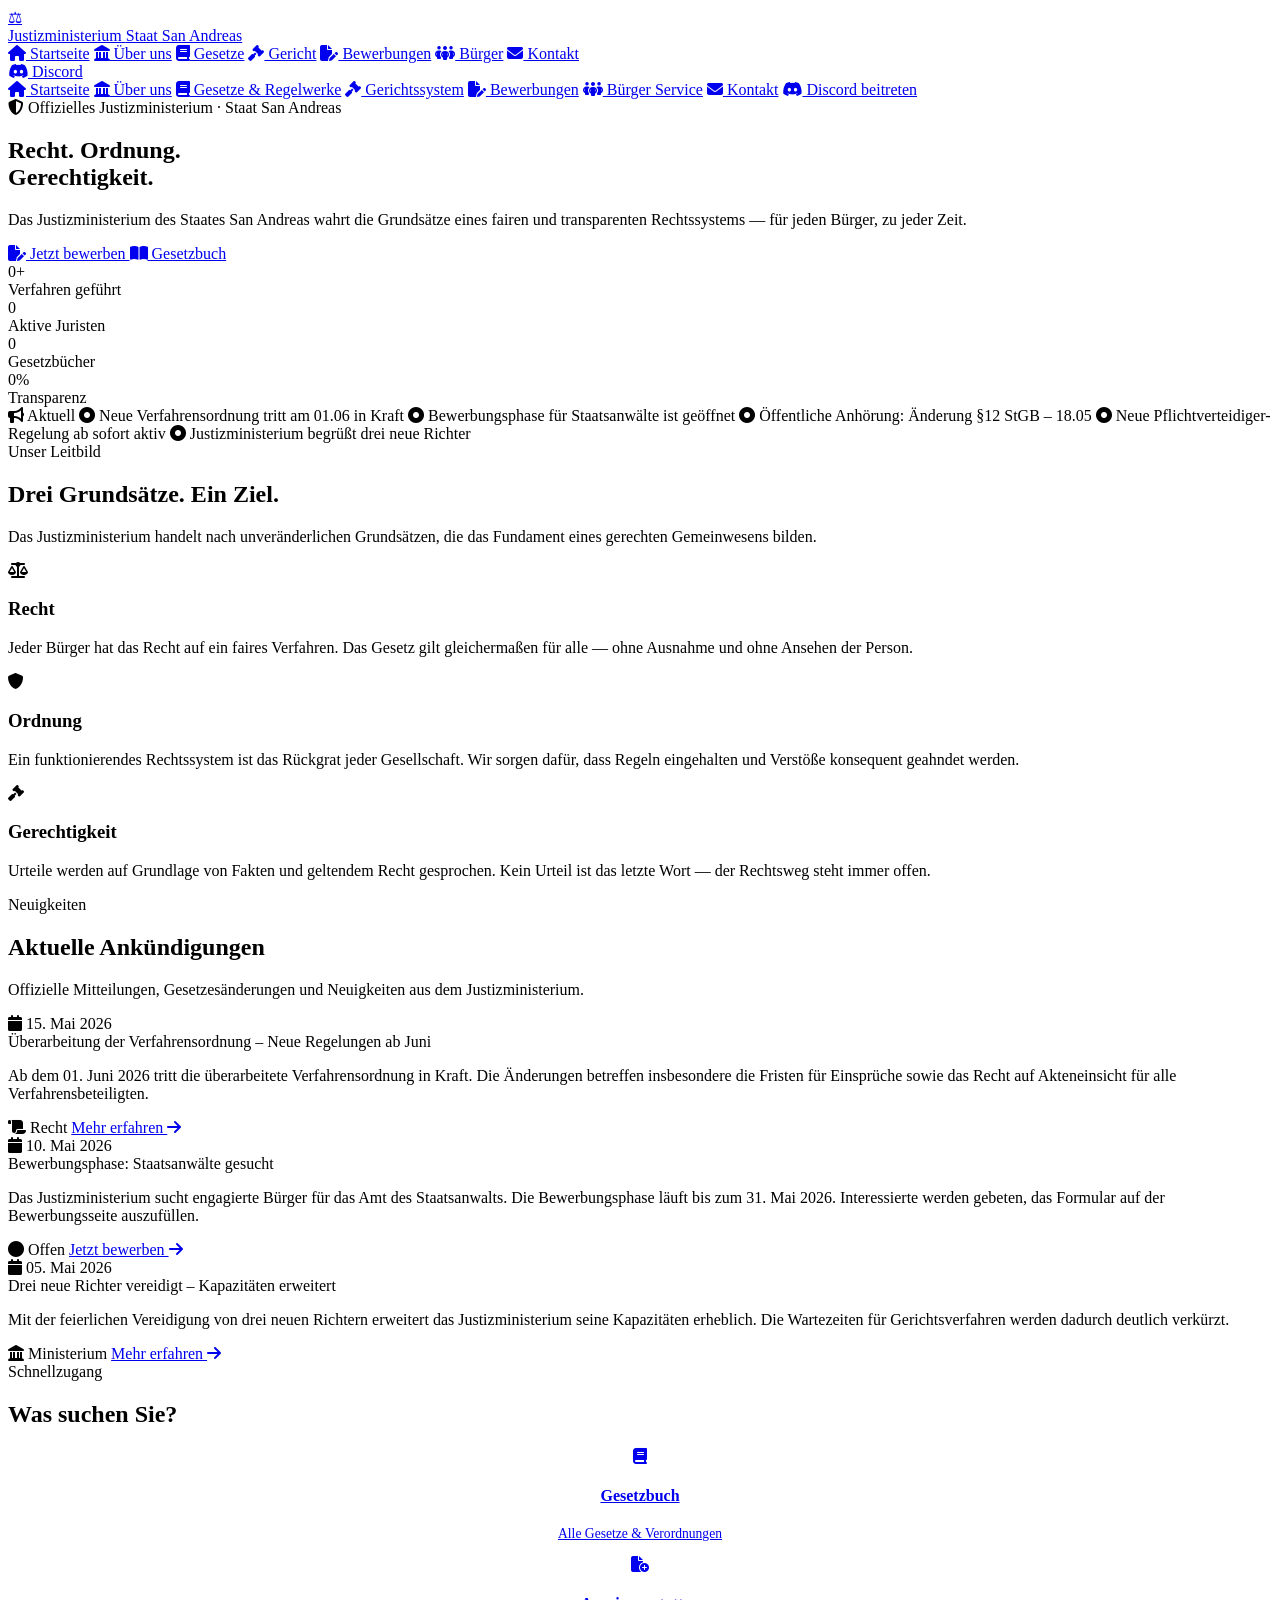
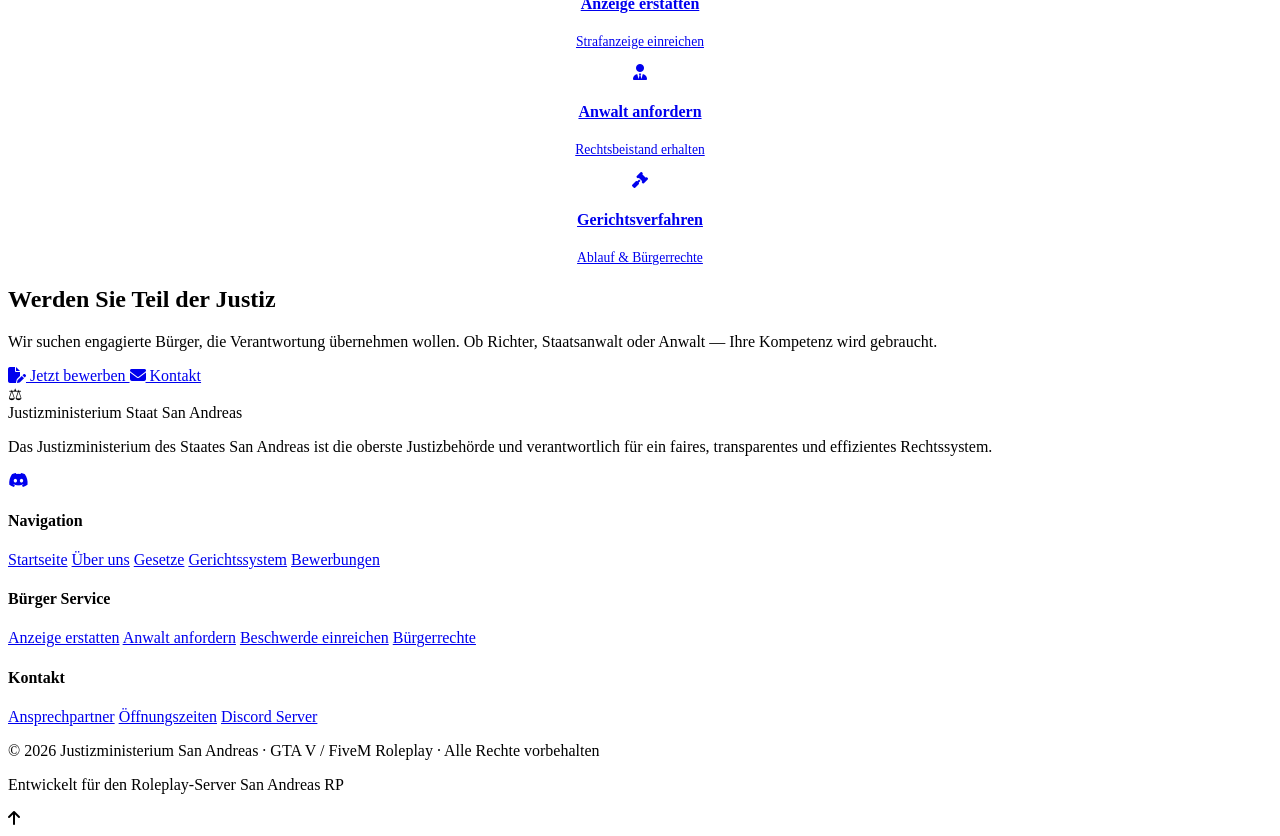
==== index.html @ 13964a53 "Add files via upload" ====
<!DOCTYPE html>
<html lang="de">
<head>
  <meta charset="UTF-8">
  <meta name="viewport" content="width=device-width, initial-scale=1.0">
  <title>Justizministerium – San Andreas</title>
  <link rel="stylesheet" href="css/style.css">
  <link rel="stylesheet" href="https://cdnjs.cloudflare.com/ajax/libs/font-awesome/6.5.0/css/all.min.css">
</head>
<body>

<!-- ========== HEADER ========== -->
<header class="header" id="header">
  <div class="header-inner">
    <a href="index.html" class="logo">
      <div class="logo-icon">⚖</div>
      <div class="logo-text">
        <span class="logo-title">Justizministerium</span>
        <span class="logo-sub">Staat San Andreas</span>
      </div>
    </a>

    <nav class="nav">
      <a href="index.html"            class="nav-link"><i class="fa fa-house"></i> Startseite</a>
      <a href="ueber-uns.html"        class="nav-link"><i class="fa fa-landmark"></i> Über uns</a>
      <a href="gesetze.html"          class="nav-link"><i class="fa fa-book"></i> Gesetze</a>
      <a href="gerichtssystem.html"   class="nav-link"><i class="fa fa-gavel"></i> Gericht</a>
      <a href="bewerbungen.html"      class="nav-link"><i class="fa fa-file-pen"></i> Bewerbungen</a>
      <a href="buerger-service.html"  class="nav-link"><i class="fa fa-people-group"></i> Bürger</a>
      <a href="kontakt.html"          class="nav-link"><i class="fa fa-envelope"></i> Kontakt</a>
    </nav>

    <div class="header-actions">
      <a href="https://discord.gg/ejQ8KypUR3" target="_blank" class="btn-discord">
        <i class="fab fa-discord"></i>
        <span class="btn-text">Discord</span>
      </a>
      <div class="hamburger" id="hamburger">
        <span></span><span></span><span></span>
      </div>
    </div>
  </div>
</header>

<!-- MOBILE NAV -->
<nav class="mobile-nav" id="mobileNav">
  <a href="index.html"           class="mobile-nav-link"><i class="fa fa-house"></i> Startseite</a>
  <a href="ueber-uns.html"       class="mobile-nav-link"><i class="fa fa-landmark"></i> Über uns</a>
  <a href="gesetze.html"         class="mobile-nav-link"><i class="fa fa-book"></i> Gesetze &amp; Regelwerke</a>
  <a href="gerichtssystem.html"  class="mobile-nav-link"><i class="fa fa-gavel"></i> Gerichtssystem</a>
  <a href="bewerbungen.html"     class="mobile-nav-link"><i class="fa fa-file-pen"></i> Bewerbungen</a>
  <a href="buerger-service.html" class="mobile-nav-link"><i class="fa fa-people-group"></i> Bürger Service</a>
  <a href="kontakt.html"         class="mobile-nav-link"><i class="fa fa-envelope"></i> Kontakt</a>
  <a href="https://discord.gg/ejQ8KypUR3" target="_blank" class="btn-discord mt-8">
    <i class="fab fa-discord"></i> Discord beitreten
  </a>
</nav>

<!-- ========== HERO ========== -->
<section class="hero">
  <div class="hero-decor"></div>
  <div class="container">
    <div class="hero-content">
      <div class="hero-badge">
        <i class="fa fa-shield-halved"></i>
        Offizielles Justizministerium · Staat San Andreas
      </div>
      <h1 class="hero-title">
        Recht. Ordnung.<br><span>Gerechtigkeit.</span>
      </h1>
      <p class="hero-subtitle">
        Das Justizministerium des Staates San Andreas wahrt die Grundsätze eines
        fairen und transparenten Rechtssystems — für jeden Bürger, zu jeder Zeit.
      </p>
      <div class="hero-actions">
        <a href="bewerbungen.html" class="btn btn-primary btn-lg">
          <i class="fa fa-file-pen"></i> Jetzt bewerben
        </a>
        <a href="gesetze.html" class="btn btn-outline btn-lg">
          <i class="fa fa-book-open"></i> Gesetzbuch
        </a>
      </div>
      <div class="hero-stats">
        <div>
          <div class="stat-number" data-count="247" data-suffix="+">0+</div>
          <div class="stat-label">Verfahren geführt</div>
        </div>
        <div>
          <div class="stat-number" data-count="38">0</div>
          <div class="stat-label">Aktive Juristen</div>
        </div>
        <div>
          <div class="stat-number" data-count="5">0</div>
          <div class="stat-label">Gesetzbücher</div>
        </div>
        <div>
          <div class="stat-number" data-count="100" data-suffix="%">0%</div>
          <div class="stat-label">Transparenz</div>
        </div>
      </div>
    </div>
  </div>
</section>

<!-- ========== TICKER ========== -->
<div class="ticker-bar">
  <div class="ticker-wrap">
    <div class="ticker-inner">
      <span class="ticker-label"><i class="fa fa-bullhorn"></i> Aktuell</span>
      <span class="ticker-item"><i class="fa fa-circle-dot"></i> Neue Verfahrensordnung tritt am 01.06 in Kraft</span>
      <span class="ticker-item"><i class="fa fa-circle-dot"></i> Bewerbungsphase für Staatsanwälte ist geöffnet</span>
      <span class="ticker-item"><i class="fa fa-circle-dot"></i> Öffentliche Anhörung: Änderung §12 StGB – 18.05</span>
      <span class="ticker-item"><i class="fa fa-circle-dot"></i> Neue Pflichtverteidiger-Regelung ab sofort aktiv</span>
      <span class="ticker-item"><i class="fa fa-circle-dot"></i> Justizministerium begrüßt drei neue Richter</span>
    </div>
  </div>
</div>

<!-- ========== LEITBILD ========== -->
<section class="section bg-gray">
  <div class="container">
    <div class="section-header">
      <div class="label">Unser Leitbild</div>
      <h2>Drei Grundsätze. Ein Ziel.</h2>
      <div class="divider-gold"></div>
      <p>Das Justizministerium handelt nach unveränderlichen Grundsätzen, die das Fundament
        eines gerechten Gemeinwesens bilden.</p>
    </div>
    <div class="leitbild-grid">
      <div class="leitbild-item">
        <div class="leitbild-icon"><i class="fa fa-balance-scale"></i></div>
        <h3>Recht</h3>
        <div class="divider-gold"></div>
        <p class="mt-16">Jeder Bürger hat das Recht auf ein faires Verfahren. Das Gesetz gilt
          gleichermaßen für alle — ohne Ausnahme und ohne Ansehen der Person.</p>
      </div>
      <div class="leitbild-item">
        <div class="leitbild-icon"><i class="fa fa-shield"></i></div>
        <h3>Ordnung</h3>
        <div class="divider-gold"></div>
        <p class="mt-16">Ein funktionierendes Rechtssystem ist das Rückgrat jeder Gesellschaft.
          Wir sorgen dafür, dass Regeln eingehalten und Verstöße konsequent geahndet werden.</p>
      </div>
      <div class="leitbild-item">
        <div class="leitbild-icon"><i class="fa fa-gavel"></i></div>
        <h3>Gerechtigkeit</h3>
        <div class="divider-gold"></div>
        <p class="mt-16">Urteile werden auf Grundlage von Fakten und geltendem Recht gesprochen.
          Kein Urteil ist das letzte Wort — der Rechtsweg steht immer offen.</p>
      </div>
    </div>
  </div>
</section>

<!-- ========== AKTUELLE NEWS ========== -->
<section class="section">
  <div class="container">
    <div class="section-header">
      <div class="label">Neuigkeiten</div>
      <h2>Aktuelle Ankündigungen</h2>
      <div class="divider-gold"></div>
      <p>Offizielle Mitteilungen, Gesetzesänderungen und Neuigkeiten aus dem Justizministerium.</p>
    </div>
    <div class="grid-3">

      <div class="news-card">
        <div class="news-card-header">
          <div class="news-card-date"><i class="fa fa-calendar"></i> 15. Mai 2026</div>
          <div class="news-card-title">Überarbeitung der Verfahrensordnung – Neue Regelungen ab Juni</div>
        </div>
        <div class="news-card-body">
          <p class="news-card-excerpt">Ab dem 01. Juni 2026 tritt die überarbeitete Verfahrensordnung in Kraft.
            Die Änderungen betreffen insbesondere die Fristen für Einsprüche sowie das Recht auf Akteneinsicht
            für alle Verfahrensbeteiligten.</p>
        </div>
        <div class="news-card-footer">
          <span class="badge badge-gold"><i class="fa fa-scroll"></i> Recht</span>
          <a href="gesetze.html" class="btn btn-sm btn-outline-dark">Mehr erfahren <i class="fa fa-arrow-right"></i></a>
        </div>
      </div>

      <div class="news-card">
        <div class="news-card-header">
          <div class="news-card-date"><i class="fa fa-calendar"></i> 10. Mai 2026</div>
          <div class="news-card-title">Bewerbungsphase: Staatsanwälte gesucht</div>
        </div>
        <div class="news-card-body">
          <p class="news-card-excerpt">Das Justizministerium sucht engagierte Bürger für das Amt des
            Staatsanwalts. Die Bewerbungsphase läuft bis zum 31. Mai 2026. Interessierte werden gebeten,
            das Formular auf der Bewerbungsseite auszufüllen.</p>
        </div>
        <div class="news-card-footer">
          <span class="badge badge-green"><i class="fa fa-circle"></i> Offen</span>
          <a href="bewerbungen.html" class="btn btn-sm btn-outline-dark">Jetzt bewerben <i class="fa fa-arrow-right"></i></a>
        </div>
      </div>

      <div class="news-card">
        <div class="news-card-header">
          <div class="news-card-date"><i class="fa fa-calendar"></i> 05. Mai 2026</div>
          <div class="news-card-title">Drei neue Richter vereidigt – Kapazitäten erweitert</div>
        </div>
        <div class="news-card-body">
          <p class="news-card-excerpt">Mit der feierlichen Vereidigung von drei neuen Richtern erweitert
            das Justizministerium seine Kapazitäten erheblich. Die Wartezeiten für Gerichtsverfahren
            werden dadurch deutlich verkürzt.</p>
        </div>
        <div class="news-card-footer">
          <span class="badge badge-blue"><i class="fa fa-landmark"></i> Ministerium</span>
          <a href="ueber-uns.html" class="btn btn-sm btn-outline-dark">Mehr erfahren <i class="fa fa-arrow-right"></i></a>
        </div>
      </div>

    </div>
  </div>
</section>

<!-- ========== SCHNELLZUGANG ========== -->
<section class="section-sm bg-gray">
  <div class="container">
    <div class="section-header">
      <div class="label">Schnellzugang</div>
      <h2>Was suchen Sie?</h2>
    </div>
    <div class="grid-4">
      <a href="gesetze.html" class="card" style="text-align:center;cursor:pointer;">
        <div class="card-icon" style="margin:0 auto 16px;"><i class="fa fa-book"></i></div>
        <h4>Gesetzbuch</h4>
        <p class="text-light" style="font-size:.85rem;margin-top:8px;">Alle Gesetze &amp; Verordnungen</p>
      </a>
      <a href="buerger-service.html" class="card" style="text-align:center;cursor:pointer;">
        <div class="card-icon" style="margin:0 auto 16px;"><i class="fa fa-file-circle-plus"></i></div>
        <h4>Anzeige erstatten</h4>
        <p class="text-light" style="font-size:.85rem;margin-top:8px;">Strafanzeige einreichen</p>
      </a>
      <a href="buerger-service.html#anwalt" class="card" style="text-align:center;cursor:pointer;">
        <div class="card-icon" style="margin:0 auto 16px;"><i class="fa fa-user-tie"></i></div>
        <h4>Anwalt anfordern</h4>
        <p class="text-light" style="font-size:.85rem;margin-top:8px;">Rechtsbeistand erhalten</p>
      </a>
      <a href="gerichtssystem.html" class="card" style="text-align:center;cursor:pointer;">
        <div class="card-icon" style="margin:0 auto 16px;"><i class="fa fa-gavel"></i></div>
        <h4>Gerichtsverfahren</h4>
        <p class="text-light" style="font-size:.85rem;margin-top:8px;">Ablauf &amp; Bürgerrechte</p>
      </a>
    </div>
  </div>
</section>

<!-- ========== CTA ========== -->
<section class="section">
  <div class="container">
    <div class="cta-banner">
      <div class="cta-text">
        <h2>Werden Sie Teil der Justiz</h2>
        <p>Wir suchen engagierte Bürger, die Verantwortung übernehmen wollen.
          Ob Richter, Staatsanwalt oder Anwalt — Ihre Kompetenz wird gebraucht.</p>
      </div>
      <div class="cta-actions">
        <a href="bewerbungen.html" class="btn btn-primary btn-lg">
          <i class="fa fa-file-pen"></i> Jetzt bewerben
        </a>
        <a href="kontakt.html" class="btn btn-outline btn-lg">
          <i class="fa fa-envelope"></i> Kontakt
        </a>
      </div>
    </div>
  </div>
</section>

<!-- ========== FOOTER ========== -->
<footer class="footer">
  <div class="container">
    <div class="footer-grid">
      <div>
        <div class="footer-logo">
          <div class="footer-logo-icon">⚖</div>
          <div class="footer-logo-text">
            <span class="footer-logo-title">Justizministerium</span>
            <span class="footer-logo-sub">Staat San Andreas</span>
          </div>
        </div>
        <p class="footer-desc">Das Justizministerium des Staates San Andreas ist die oberste Justizbehörde
          und verantwortlich für ein faires, transparentes und effizientes Rechtssystem.</p>
        <div class="social-links">
          <a href="https://discord.gg/ejQ8KypUR3" target="_blank" class="social-link" title="Discord">
            <i class="fab fa-discord"></i>
          </a>
        </div>
      </div>
      <div class="footer-col">
        <h4>Navigation</h4>
        <div class="footer-links">
          <a href="index.html">Startseite</a>
          <a href="ueber-uns.html">Über uns</a>
          <a href="gesetze.html">Gesetze</a>
          <a href="gerichtssystem.html">Gerichtssystem</a>
          <a href="bewerbungen.html">Bewerbungen</a>
        </div>
      </div>
      <div class="footer-col">
        <h4>Bürger Service</h4>
        <div class="footer-links">
          <a href="buerger-service.html">Anzeige erstatten</a>
          <a href="buerger-service.html#anwalt">Anwalt anfordern</a>
          <a href="buerger-service.html#beschwerde">Beschwerde einreichen</a>
          <a href="gerichtssystem.html">Bürgerrechte</a>
        </div>
      </div>
      <div class="footer-col">
        <h4>Kontakt</h4>
        <div class="footer-links">
          <a href="kontakt.html">Ansprechpartner</a>
          <a href="kontakt.html">Öffnungszeiten</a>
          <a href="https://discord.gg/ejQ8KypUR3" target="_blank">Discord Server</a>
        </div>
      </div>
    </div>
    <div class="footer-bottom">
      <p>© 2026 <span>Justizministerium San Andreas</span> · GTA V / FiveM Roleplay · Alle Rechte vorbehalten</p>
      <p>Entwickelt für den Roleplay-Server <span>San Andreas RP</span></p>
    </div>
  </div>
</footer>

<div class="scroll-top" id="scrollTop"><i class="fa fa-arrow-up"></i></div>

<script src="js/main.js"></script>
</body>
</html>
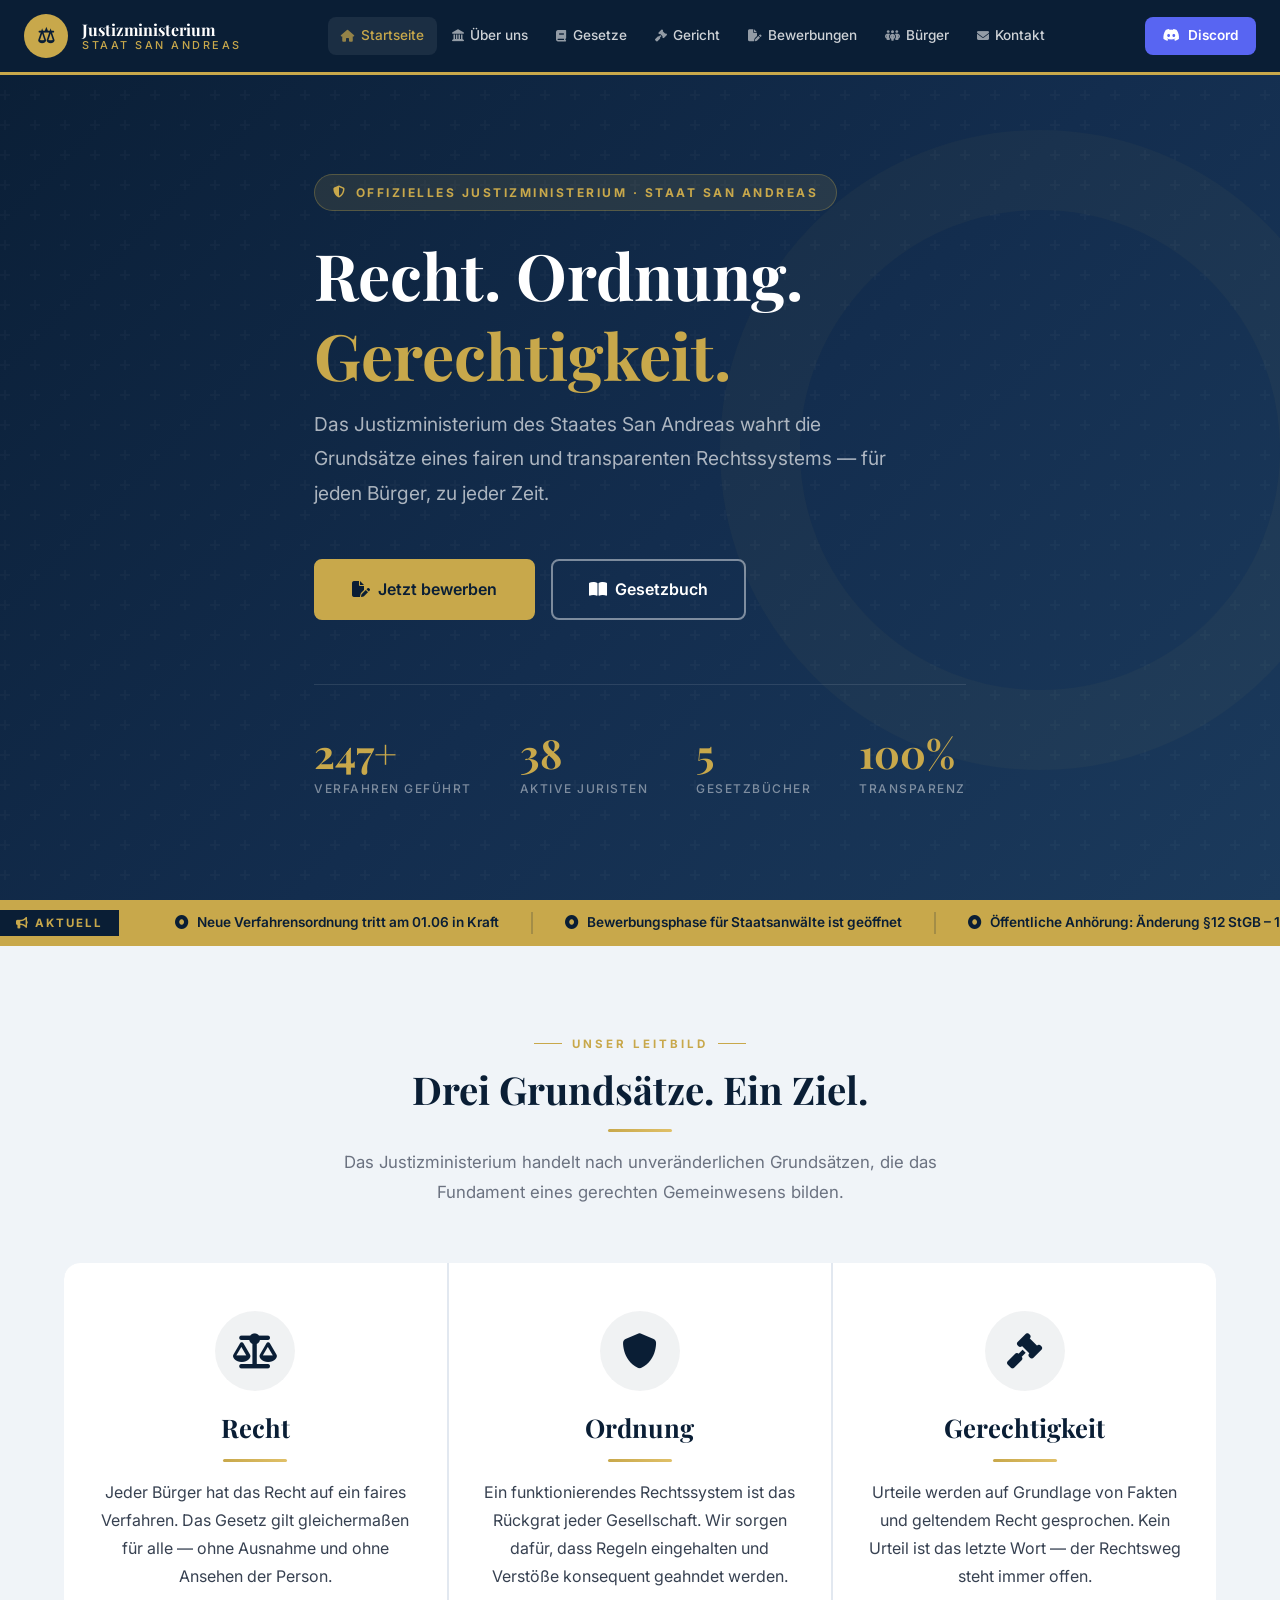
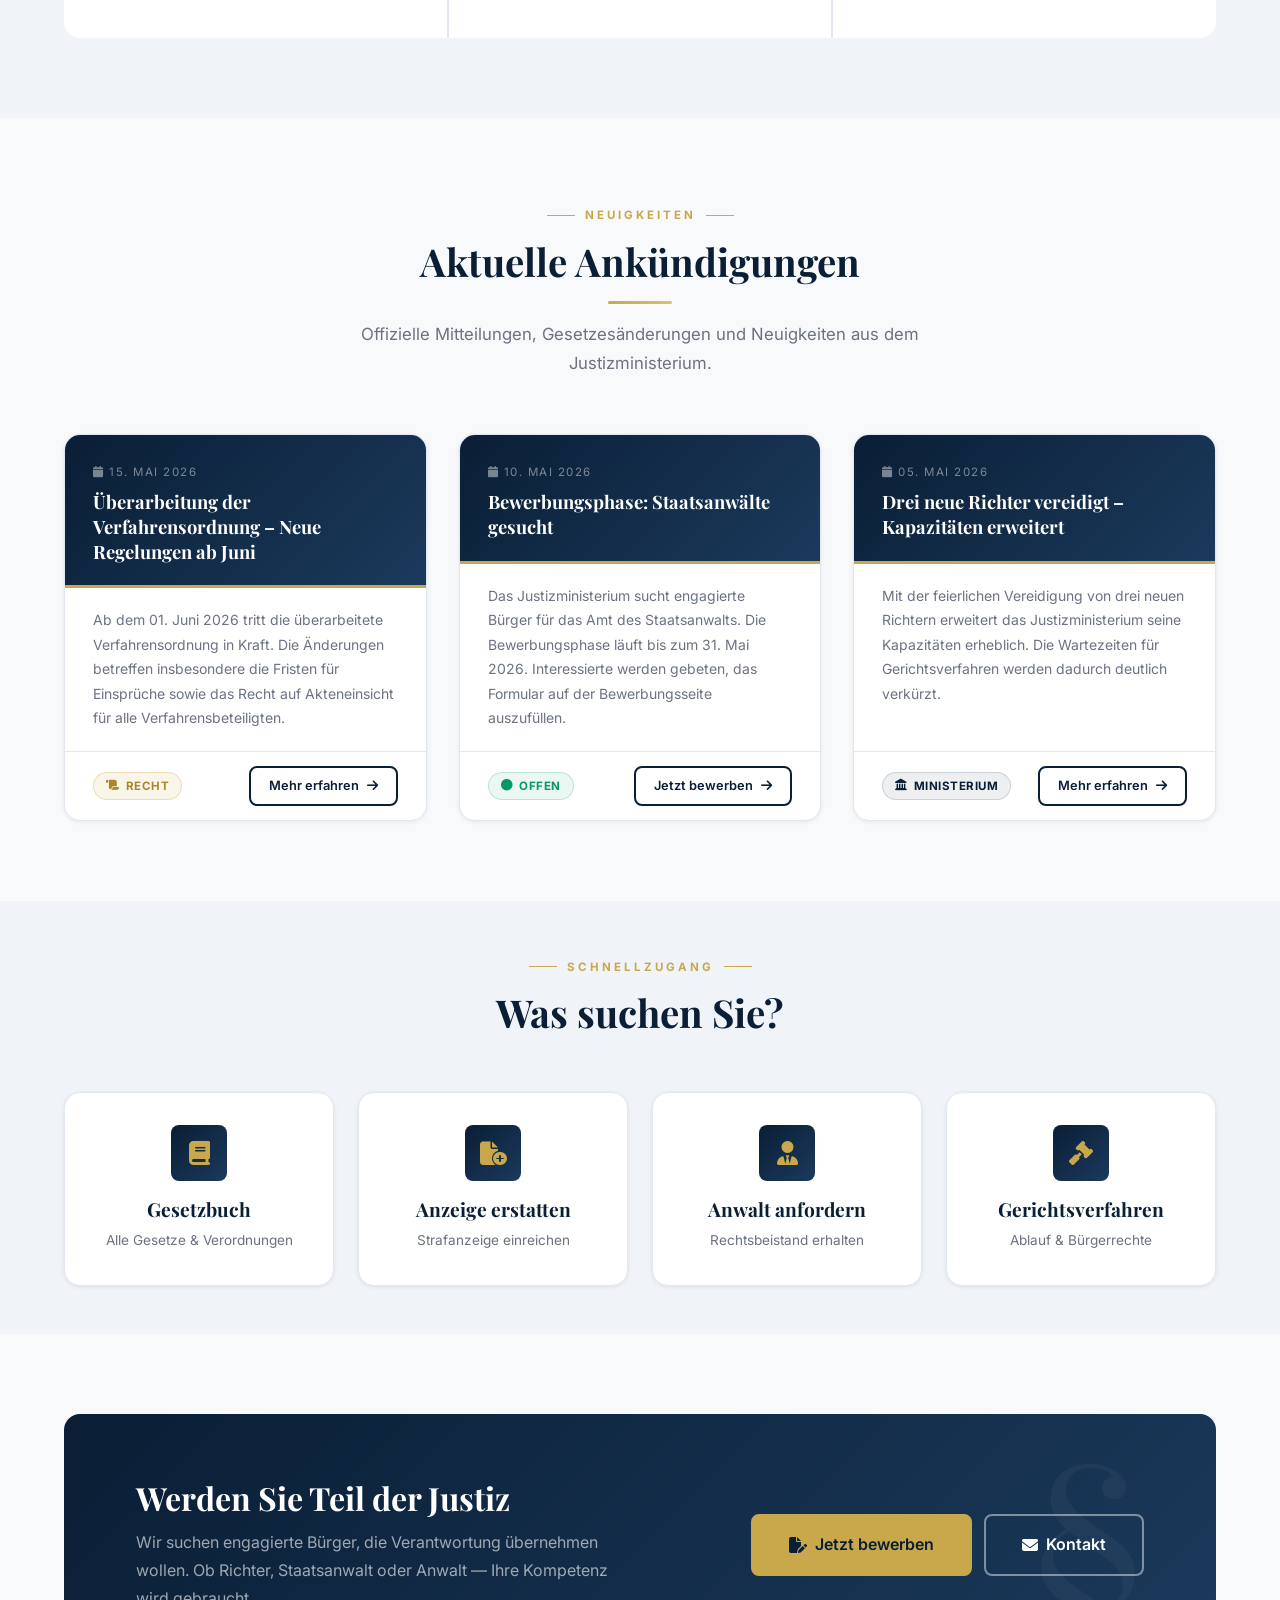
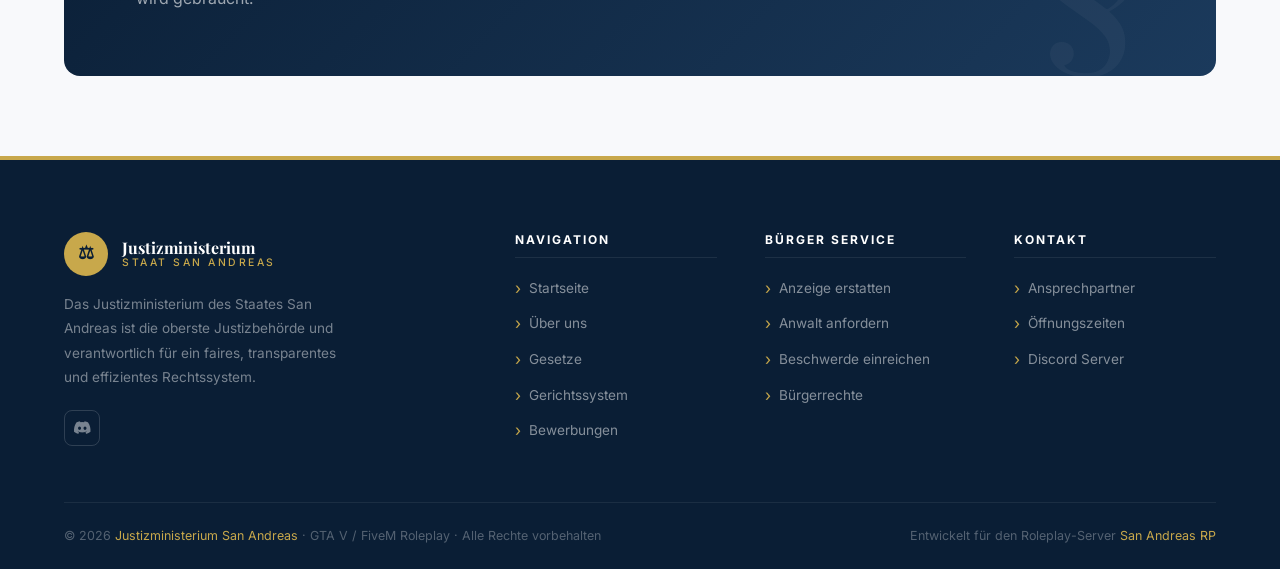
==== commit af37e19d: "Add files via upload" ====
--- a/index.html
+++ b/index.html
@@ -4,7 +4,7 @@
   <meta charset="UTF-8">
   <meta name="viewport" content="width=device-width, initial-scale=1.0">
   <title>Justizministerium – San Andreas</title>
-  <link rel="stylesheet" href="css/style.css">
+  <link rel="stylesheet" href="style.css">
   <link rel="stylesheet" href="https://cdnjs.cloudflare.com/ajax/libs/font-awesome/6.5.0/css/all.min.css">
 </head>
 <body>
@@ -325,6 +325,6 @@
 
 <div class="scroll-top" id="scrollTop"><i class="fa fa-arrow-up"></i></div>
 
-<script src="js/main.js"></script>
+<script src="main.js"></script>
 </body>
 </html>
--- a/style.css
+++ b/style.css
@@ -0,0 +1,614 @@
+/* ======================================================
+   JUSTIZMINISTERIUM – HAUPTSTYLESHEET
+   Farbschema: Dunkelblau, Weiß, Gold
+   ====================================================== */
+
+@import url('https://fonts.googleapis.com/css2?family=Inter:wght@300;400;500;600;700;800&family=Playfair+Display:ital,wght@0,400;0,700;1,400&display=swap');
+
+/* ==================== VARIABLEN ==================== */
+:root {
+  --primary:        #0a1e35;
+  --primary-mid:    #132d4e;
+  --primary-light:  #1b3a5c;
+  --primary-lighter:#24507e;
+  --gold:           #c8a84b;
+  --gold-light:     #e0c068;
+  --gold-dark:      #a8882b;
+  --white:          #ffffff;
+  --off-white:      #f8f9fb;
+  --gray-light:     #f0f4f8;
+  --gray:           #e2e8f0;
+  --gray-mid:       #cbd5e0;
+  --text-dark:      #0a1e35;
+  --text-medium:    #374151;
+  --text-light:     #6b7280;
+  --success:        #059669;
+  --warning:        #d97706;
+  --error:          #dc2626;
+  --shadow-sm:  0 1px 4px rgba(0,0,0,0.08);
+  --shadow-md:  0 4px 16px rgba(0,0,0,0.12);
+  --shadow-lg:  0 8px 32px rgba(0,0,0,0.15);
+  --shadow-xl:  0 20px 60px rgba(0,0,0,0.2);
+  --radius:     8px;
+  --radius-lg:  16px;
+  --transition: all 0.3s ease;
+}
+
+/* ==================== RESET ==================== */
+*, *::before, *::after { box-sizing: border-box; margin: 0; padding: 0; }
+html { scroll-behavior: smooth; }
+body {
+  font-family: 'Inter', -apple-system, BlinkMacSystemFont, sans-serif;
+  color: var(--text-medium);
+  background: var(--off-white);
+  line-height: 1.6;
+}
+img { max-width: 100%; height: auto; }
+a { color: inherit; text-decoration: none; }
+ul { list-style: none; }
+
+/* ==================== TYPOGRAFIE ==================== */
+h1, h2, h3, h4, h5 {
+  font-family: 'Playfair Display', Georgia, serif;
+  color: var(--primary);
+  line-height: 1.25;
+  font-weight: 700;
+}
+h1 { font-size: clamp(2rem, 4vw, 3.5rem); }
+h2 { font-size: clamp(1.6rem, 3vw, 2.5rem); }
+h3 { font-size: clamp(1.2rem, 2vw, 1.75rem); }
+h4 { font-size: 1.2rem; }
+h5 { font-size: 1.05rem; }
+p  { color: var(--text-medium); line-height: 1.75; }
+
+/* ==================== LAYOUT ==================== */
+.container      { max-width: 1200px; margin: 0 auto; padding: 0 24px; }
+.container-wide { max-width: 1400px; margin: 0 auto; padding: 0 24px; }
+.section    { padding: 80px 0; }
+.section-sm { padding: 48px 0; }
+.section-lg { padding: 120px 0; }
+
+.grid-2 { display: grid; grid-template-columns: repeat(2,1fr); gap: 32px; }
+.grid-3 { display: grid; grid-template-columns: repeat(3,1fr); gap: 32px; }
+.grid-4 { display: grid; grid-template-columns: repeat(4,1fr); gap: 24px; }
+
+/* ==================== HEADER / NAV ==================== */
+.header {
+  position: fixed; top: 0; left: 0; right: 0; z-index: 1000;
+  background: var(--primary);
+  border-bottom: 3px solid var(--gold);
+  transition: var(--transition);
+}
+.header.scrolled { box-shadow: var(--shadow-xl); }
+
+.header-inner {
+  display: flex; align-items: center; justify-content: space-between;
+  padding: 0 24px; height: 72px;
+  max-width: 1400px; margin: 0 auto;
+}
+
+.logo { display: flex; align-items: center; gap: 14px; }
+.logo-icon {
+  width: 44px; height: 44px; background: var(--gold); border-radius: 50%;
+  display: flex; align-items: center; justify-content: center;
+  font-size: 20px; color: var(--primary); font-weight: 800; flex-shrink: 0;
+}
+.logo-text  { display: flex; flex-direction: column; line-height: 1.2; }
+.logo-title { font-family: 'Playfair Display', serif; font-size: 1rem; font-weight: 700; color: var(--white); }
+.logo-sub   { font-size: 0.68rem; color: var(--gold); letter-spacing: 2.5px; text-transform: uppercase; font-weight: 500; }
+
+.nav { display: flex; align-items: center; gap: 2px; }
+.nav-link {
+  display: flex; align-items: center; gap: 6px;
+  padding: 8px 13px; color: rgba(255,255,255,0.8);
+  font-size: 0.85rem; font-weight: 500;
+  border-radius: var(--radius); transition: var(--transition);
+  white-space: nowrap;
+}
+.nav-link:hover, .nav-link.active { color: var(--gold); background: rgba(255,255,255,0.07); }
+.nav-link i { font-size: 0.75rem; opacity: 0.7; }
+
+.header-actions { display: flex; align-items: center; gap: 12px; }
+.btn-discord {
+  display: flex; align-items: center; gap: 8px;
+  padding: 8px 18px; background: #5865F2; color: var(--white);
+  border-radius: var(--radius); font-size: 0.85rem; font-weight: 600;
+  transition: var(--transition); border: none; cursor: pointer;
+}
+.btn-discord:hover { background: #4752c4; transform: translateY(-1px); }
+
+.hamburger {
+  display: none; flex-direction: column; gap: 5px;
+  cursor: pointer; padding: 8px; border-radius: var(--radius);
+}
+.hamburger span { display: block; width: 24px; height: 2px; background: var(--white); transition: var(--transition); border-radius: 2px; }
+.hamburger.open span:nth-child(1) { transform: rotate(45deg) translate(5px, 5px); }
+.hamburger.open span:nth-child(2) { opacity: 0; }
+.hamburger.open span:nth-child(3) { transform: rotate(-45deg) translate(5px, -5px); }
+
+/* ==================== MOBILE NAV ==================== */
+.mobile-nav {
+  display: none; position: fixed; top: 72px; left: 0; right: 0;
+  background: var(--primary-mid); padding: 12px 16px 20px;
+  border-bottom: 3px solid var(--gold); z-index: 999;
+  flex-direction: column; gap: 4px;
+  box-shadow: var(--shadow-xl);
+}
+.mobile-nav.open { display: flex; }
+.mobile-nav-link {
+  display: flex; align-items: center; gap: 12px;
+  padding: 12px 16px; color: rgba(255,255,255,0.8);
+  font-size: 0.9rem; font-weight: 500;
+  border-radius: var(--radius); transition: var(--transition);
+}
+.mobile-nav-link:hover { background: rgba(255,255,255,0.08); color: var(--gold); }
+.mobile-nav-link i { width: 20px; text-align: center; color: var(--gold); }
+.mobile-nav .btn-discord { margin-top: 8px; justify-content: center; }
+
+/* ==================== BUTTONS ==================== */
+.btn {
+  display: inline-flex; align-items: center; justify-content: center; gap: 8px;
+  padding: 12px 28px; border-radius: var(--radius);
+  font-size: 0.9rem; font-weight: 600; cursor: pointer;
+  transition: var(--transition); border: 2px solid transparent;
+  font-family: 'Inter', sans-serif; white-space: nowrap;
+}
+.btn-primary {
+  background: var(--gold); color: var(--primary); border-color: var(--gold);
+}
+.btn-primary:hover {
+  background: var(--gold-dark); border-color: var(--gold-dark);
+  transform: translateY(-2px); box-shadow: 0 8px 24px rgba(200,168,75,0.4);
+}
+.btn-outline {
+  background: transparent; color: var(--white); border-color: rgba(255,255,255,0.45);
+}
+.btn-outline:hover { border-color: var(--gold); color: var(--gold); background: rgba(200,168,75,0.08); }
+.btn-outline-dark {
+  background: transparent; color: var(--primary); border-color: var(--primary);
+}
+.btn-outline-dark:hover { background: var(--primary); color: var(--white); }
+.btn-sm  { padding: 8px 18px; font-size: 0.8rem; }
+.btn-lg  { padding: 16px 36px; font-size: 1rem; }
+.btn-full { width: 100%; justify-content: center; }
+
+/* ==================== SECTION HEADER ==================== */
+.section-header { text-align: center; margin-bottom: 56px; }
+.section-header .label {
+  display: inline-flex; align-items: center; gap: 10px;
+  font-size: 0.72rem; font-weight: 700; letter-spacing: 3px;
+  text-transform: uppercase; color: var(--gold); margin-bottom: 12px;
+}
+.section-header .label::before,
+.section-header .label::after { content: ''; display: block; width: 28px; height: 1px; background: var(--gold); }
+.section-header h2 { margin-bottom: 16px; }
+.section-header p  { font-size: 1.05rem; max-width: 640px; margin: 0 auto; color: var(--text-light); }
+.divider-gold {
+  width: 64px; height: 3px;
+  background: linear-gradient(90deg, var(--gold), var(--gold-light));
+  margin: 16px auto; border-radius: 2px;
+}
+
+/* ==================== CARDS ==================== */
+.card {
+  background: var(--white); border-radius: var(--radius-lg);
+  padding: 32px; box-shadow: var(--shadow-sm);
+  border: 1px solid var(--gray); transition: var(--transition);
+}
+.card:hover { transform: translateY(-4px); box-shadow: var(--shadow-lg); border-color: var(--gold); }
+.card-icon {
+  width: 56px; height: 56px;
+  background: linear-gradient(135deg, var(--primary), var(--primary-light));
+  border-radius: var(--radius); display: flex; align-items: center; justify-content: center;
+  margin-bottom: 20px; font-size: 1.5rem; color: var(--gold);
+}
+
+/* ==================== BADGES ==================== */
+.badge { display: inline-flex; align-items: center; gap: 6px; padding: 4px 12px; border-radius: 999px; font-size: 0.72rem; font-weight: 700; text-transform: uppercase; letter-spacing: 0.5px; }
+.badge-gold  { background: rgba(200,168,75,0.12);  color: var(--gold-dark);  border: 1px solid rgba(200,168,75,0.3); }
+.badge-blue  { background: rgba(13,33,55,0.07);     color: var(--primary);   border: 1px solid rgba(13,33,55,0.15); }
+.badge-green { background: rgba(5,150,105,0.08);    color: var(--success);   border: 1px solid rgba(5,150,105,0.2); }
+.badge-red   { background: rgba(220,38,38,0.08);    color: var(--error);     border: 1px solid rgba(220,38,38,0.2); }
+
+/* ==================== HERO ==================== */
+.hero {
+  min-height: 100vh;
+  background: linear-gradient(135deg, var(--primary) 0%, var(--primary-mid) 55%, var(--primary-light) 100%);
+  position: relative; display: flex; align-items: center;
+  overflow: hidden; padding-top: 72px;
+}
+.hero::before {
+  content: '';
+  position: absolute; inset: 0;
+  background: url("data:image/svg+xml,%3Csvg width='60' height='60' viewBox='0 0 60 60' xmlns='http://www.w3.org/2000/svg'%3E%3Cg fill='none'%3E%3Cg fill='%23ffffff' fill-opacity='0.025'%3E%3Cpath d='M36 34v-4h-2v4h-4v2h4v4h2v-4h4v-2h-4zm0-30V0h-2v4h-4v2h4v4h2V6h4V4h-4zM6 34v-4H4v4H0v2h4v4h2v-4h4v-2H6zM6 4V0H4v4H0v2h4v4h2V6h4V4H6z'/%3E%3C/g%3E%3C/g%3E%3C/svg%3E");
+}
+.hero-decor {
+  position: absolute; right: -80px; top: 50%;
+  transform: translateY(-50%);
+  width: 640px; height: 640px; opacity: 0.04;
+  border-radius: 50%; border: 80px solid var(--gold);
+  pointer-events: none;
+}
+.hero-content { position: relative; z-index: 1; max-width: 760px; }
+.hero-badge {
+  display: inline-flex; align-items: center; gap: 8px;
+  padding: 8px 18px;
+  background: rgba(200,168,75,0.12); border: 1px solid rgba(200,168,75,0.3);
+  border-radius: 999px; color: var(--gold);
+  font-size: 0.75rem; font-weight: 700; letter-spacing: 2.5px;
+  text-transform: uppercase; margin-bottom: 24px;
+}
+.hero-title { color: var(--white); margin-bottom: 12px; font-size: clamp(2.4rem, 5vw, 4.5rem); }
+.hero-title span { color: var(--gold); }
+.hero-subtitle { font-size: clamp(1rem, 2vw, 1.2rem); color: rgba(255,255,255,0.65); margin-bottom: 48px; max-width: 580px; line-height: 1.8; }
+.hero-actions  { display: flex; gap: 16px; flex-wrap: wrap; margin-bottom: 64px; }
+.hero-stats    { display: flex; gap: 48px; flex-wrap: wrap; padding-top: 48px; border-top: 1px solid rgba(255,255,255,0.1); }
+.stat-number   { font-family: 'Playfair Display', serif; font-size: 2.5rem; font-weight: 700; color: var(--gold); line-height: 1; }
+.stat-label    { font-size: 0.75rem; color: rgba(255,255,255,0.45); text-transform: uppercase; letter-spacing: 1.5px; margin-top: 6px; font-weight: 500; }
+
+/* ==================== TICKER ==================== */
+.ticker-bar { background: var(--gold); padding: 10px 0; overflow: hidden; }
+.ticker-wrap { overflow: hidden; }
+.ticker-inner {
+  display: flex; align-items: center;
+  animation: ticker 50s linear infinite;
+  white-space: nowrap; width: max-content;
+}
+.ticker-inner:hover { animation-play-state: paused; }
+.ticker-label {
+  background: var(--primary); color: var(--gold);
+  padding: 4px 16px; font-size: 0.72rem; font-weight: 700;
+  letter-spacing: 2px; text-transform: uppercase;
+  margin-right: 24px; flex-shrink: 0;
+}
+.ticker-item {
+  display: inline-flex; align-items: center; gap: 8px;
+  color: var(--primary); font-size: 0.85rem; font-weight: 600;
+  padding: 0 32px; border-right: 2px solid rgba(13,33,55,0.2);
+}
+@keyframes ticker { from { transform: translateX(0); } to { transform: translateX(-50%); } }
+
+/* ==================== NEWS KARTEN ==================== */
+.news-card {
+  background: var(--white); border-radius: var(--radius-lg);
+  overflow: hidden; box-shadow: var(--shadow-sm);
+  border: 1px solid var(--gray); transition: var(--transition);
+  display: flex; flex-direction: column;
+}
+.news-card:hover { transform: translateY(-4px); box-shadow: var(--shadow-lg); }
+.news-card-header {
+  background: linear-gradient(135deg, var(--primary), var(--primary-light));
+  padding: 28px 28px 24px; position: relative;
+}
+.news-card-header::after { content: ''; position: absolute; bottom: 0; left: 0; right: 0; height: 3px; background: var(--gold); }
+.news-card-date  { font-size: 0.72rem; color: rgba(255,255,255,0.45); text-transform: uppercase; letter-spacing: 1.5px; margin-bottom: 8px; }
+.news-card-title { color: var(--white); font-size: 1.15rem; font-family: 'Playfair Display', serif; font-weight: 700; line-height: 1.35; }
+.news-card-body  { padding: 20px 28px; flex: 1; }
+.news-card-excerpt { color: var(--text-light); font-size: 0.875rem; line-height: 1.75; }
+.news-card-footer {
+  padding: 14px 28px; border-top: 1px solid var(--gray);
+  display: flex; align-items: center; justify-content: space-between;
+}
+
+/* ==================== LEITBILD ==================== */
+.leitbild-grid {
+  display: grid; grid-template-columns: repeat(3,1fr);
+  gap: 2px; background: var(--gray);
+  border-radius: var(--radius-lg); overflow: hidden;
+}
+.leitbild-item { background: var(--white); padding: 48px 32px; text-align: center; transition: var(--transition); }
+.leitbild-item:hover { background: var(--primary); }
+.leitbild-item:hover h3, .leitbild-item:hover p { color: var(--white); }
+.leitbild-item:hover .leitbild-icon { background: rgba(200,168,75,0.15); color: var(--gold); }
+.leitbild-icon {
+  width: 80px; height: 80px; border-radius: 50%;
+  background: rgba(13,33,55,0.06);
+  display: flex; align-items: center; justify-content: center;
+  margin: 0 auto 20px; font-size: 2.2rem; color: var(--primary);
+  transition: var(--transition);
+}
+
+/* ==================== CTA BANNER ==================== */
+.cta-banner {
+  background: linear-gradient(135deg, var(--primary) 0%, var(--primary-light) 100%);
+  border-radius: var(--radius-lg); padding: 64px 72px;
+  display: flex; align-items: center; justify-content: space-between;
+  gap: 32px; position: relative; overflow: hidden;
+}
+.cta-banner::before {
+  content: '§'; position: absolute; right: 72px; top: 50%;
+  transform: translateY(-50%); font-size: 220px;
+  font-family: 'Playfair Display', serif;
+  color: rgba(255,255,255,0.04); line-height: 1; pointer-events: none;
+}
+.cta-text h2  { color: var(--white); font-size: 2rem; margin-bottom: 10px; }
+.cta-text p   { color: rgba(255,255,255,0.6); max-width: 500px; }
+.cta-actions  { display: flex; gap: 12px; flex-shrink: 0; flex-wrap: wrap; }
+
+/* ==================== PAGE HEADER ==================== */
+.page-header {
+  background: linear-gradient(135deg, var(--primary) 0%, var(--primary-mid) 100%);
+  padding: 120px 0 64px; position: relative; overflow: hidden;
+}
+.page-header::before {
+  content: ''; position: absolute; inset: 0;
+  background: url("data:image/svg+xml,%3Csvg width='60' height='60' viewBox='0 0 60 60' xmlns='http://www.w3.org/2000/svg'%3E%3Cg fill='none'%3E%3Cg fill='%23ffffff' fill-opacity='0.025'%3E%3Cpath d='M36 34v-4h-2v4h-4v2h4v4h2v-4h4v-2h-4zm0-30V0h-2v4h-4v2h4v4h2V6h4V4h-4zM6 34v-4H4v4H0v2h4v4h2v-4h4v-2H6zM6 4V0H4v4H0v2h4v4h2V6h4V4H6z'/%3E%3C/g%3E%3C/g%3E%3C/svg%3E");
+}
+.page-header-content { position: relative; z-index: 1; }
+.page-header h1 { color: var(--white); margin-bottom: 12px; }
+.page-header p  { color: rgba(255,255,255,0.6); font-size: 1.1rem; max-width: 600px; }
+.page-header-border { position: absolute; bottom: 0; left: 0; right: 0; height: 4px; background: linear-gradient(90deg, var(--gold), var(--gold-light), var(--gold)); }
+
+.breadcrumb { display: flex; align-items: center; gap: 8px; margin-bottom: 16px; }
+.breadcrumb a { color: rgba(255,255,255,0.45); font-size: 0.82rem; transition: var(--transition); }
+.breadcrumb a:hover { color: var(--gold); }
+.breadcrumb .sep { color: rgba(255,255,255,0.25); font-size: 0.75rem; }
+.breadcrumb .current { color: var(--gold); font-size: 0.82rem; font-weight: 600; }
+
+/* ==================== TABELLE ==================== */
+.table-container { overflow-x: auto; border-radius: var(--radius-lg); box-shadow: var(--shadow-sm); border: 1px solid var(--gray); }
+.table { width: 100%; border-collapse: collapse; background: var(--white); }
+.table thead { background: var(--primary); }
+.table thead th { padding: 14px 20px; text-align: left; color: var(--white); font-size: 0.78rem; font-weight: 700; text-transform: uppercase; letter-spacing: 1px; font-family: 'Inter', sans-serif; }
+.table tbody tr { border-bottom: 1px solid var(--gray); transition: var(--transition); }
+.table tbody tr:last-child { border-bottom: none; }
+.table tbody tr:hover { background: var(--gray-light); }
+.table tbody td { padding: 13px 20px; font-size: 0.88rem; color: var(--text-medium); }
+.table tbody td:first-child { font-weight: 600; color: var(--text-dark); }
+.sev-low  { color: var(--success); font-weight: 700; }
+.sev-mid  { color: var(--warning); font-weight: 700; }
+.sev-high { color: var(--error);   font-weight: 700; }
+
+/* ==================== AKKORDEON ==================== */
+.accordion { border-radius: var(--radius-lg); overflow: hidden; border: 1px solid var(--gray); }
+.accordion-item { border-bottom: 1px solid var(--gray); }
+.accordion-item:last-child { border-bottom: none; }
+.accordion-header {
+  display: flex; align-items: center; justify-content: space-between;
+  padding: 18px 24px; cursor: pointer; background: var(--white);
+  transition: var(--transition); user-select: none;
+}
+.accordion-header:hover { background: var(--gray-light); }
+.accordion-header.active { background: var(--primary); }
+.accordion-header.active h4, .accordion-header.active .acc-num { color: var(--white); }
+.accordion-header.active .acc-num { background: var(--gold); color: var(--primary); }
+.accordion-header.active .acc-arrow { color: var(--gold); transform: rotate(180deg); }
+.acc-title  { display: flex; align-items: center; gap: 14px; }
+.acc-num    { width: 30px; height: 30px; background: var(--primary); color: var(--gold); border-radius: 50%; display: flex; align-items: center; justify-content: center; font-size: 0.78rem; font-weight: 700; flex-shrink: 0; transition: var(--transition); }
+.acc-arrow  { color: var(--text-light); transition: var(--transition); font-size: 1rem; }
+.accordion-body { display: none; padding: 24px 28px; background: var(--gray-light); border-top: 2px solid var(--gold); }
+.accordion-body.open { display: block; }
+.accordion-body p { font-size: 0.9rem; }
+.accordion-body ul { margin-top: 12px; display: flex; flex-direction: column; gap: 8px; }
+.accordion-body ul li { display: flex; align-items: flex-start; gap: 10px; font-size: 0.875rem; }
+.accordion-body ul li::before { content: '§'; color: var(--gold); font-weight: 700; flex-shrink: 0; }
+
+/* ==================== TIMELINE ==================== */
+.timeline { position: relative; padding-left: 52px; }
+.timeline::before {
+  content: ''; position: absolute; left: 16px; top: 0; bottom: 0;
+  width: 2px; background: linear-gradient(to bottom, var(--gold), var(--primary-light));
+}
+.timeline-item  { position: relative; margin-bottom: 40px; }
+.timeline-item:last-child { margin-bottom: 0; }
+.timeline-dot {
+  position: absolute; left: -44px; top: 6px;
+  width: 30px; height: 30px; background: var(--primary);
+  border: 3px solid var(--gold); border-radius: 50%;
+  display: flex; align-items: center; justify-content: center;
+  color: var(--gold); font-size: 0.7rem; font-weight: 700; z-index: 1;
+}
+.timeline-content {
+  background: var(--white); border-radius: var(--radius-lg);
+  padding: 22px 26px; border: 1px solid var(--gray);
+  border-left: 4px solid var(--gold); box-shadow: var(--shadow-sm);
+}
+.timeline-content h4 { margin-bottom: 6px; }
+.timeline-content p  { font-size: 0.875rem; color: var(--text-light); }
+
+/* ==================== FORMULARE ==================== */
+.form-group { margin-bottom: 24px; }
+.form-label { display: block; font-size: 0.875rem; font-weight: 600; color: var(--text-dark); margin-bottom: 8px; }
+.form-label .req { color: var(--error); margin-left: 2px; }
+.form-control {
+  width: 100%; padding: 12px 16px;
+  border: 2px solid var(--gray); border-radius: var(--radius);
+  font-size: 0.9rem; color: var(--text-dark); background: var(--white);
+  font-family: 'Inter', sans-serif; transition: var(--transition); outline: none;
+}
+.form-control:focus { border-color: var(--primary); box-shadow: 0 0 0 3px rgba(13,33,55,0.07); }
+.form-control::placeholder { color: var(--text-light); }
+textarea.form-control { resize: vertical; min-height: 120px; }
+select.form-control {
+  appearance: none; cursor: pointer;
+  background-image: url("data:image/svg+xml,%3Csvg xmlns='http://www.w3.org/2000/svg' width='12' height='12' viewBox='0 0 12 12'%3E%3Cpath fill='%236b7280' d='M6 8L1 3h10z'/%3E%3C/svg%3E");
+  background-repeat: no-repeat; background-position: right 16px center; padding-right: 40px;
+}
+.form-hint { font-size: 0.78rem; color: var(--text-light); margin-top: 6px; }
+.form-row   { display: grid; grid-template-columns: 1fr 1fr; gap: 20px; }
+.form-section-title { font-size: 1.1rem; font-weight: 700; color: var(--primary); margin-bottom: 20px; padding-bottom: 10px; border-bottom: 2px solid var(--gray); font-family: 'Playfair Display', serif; }
+.form-card { background: var(--white); border-radius: var(--radius-lg); padding: 40px; border: 1px solid var(--gray); box-shadow: var(--shadow-sm); }
+
+/* ==================== JOB KARTEN ==================== */
+.job-card {
+  background: var(--white); border-radius: var(--radius-lg);
+  padding: 28px 32px; border: 1px solid var(--gray);
+  border-left: 5px solid var(--primary); transition: var(--transition);
+  display: flex; align-items: flex-start; gap: 24px;
+}
+.job-card:hover { border-left-color: var(--gold); box-shadow: var(--shadow-md); transform: translateX(4px); }
+.job-icon {
+  width: 56px; height: 56px;
+  background: linear-gradient(135deg, var(--primary), var(--primary-light));
+  border-radius: var(--radius); display: flex; align-items: center; justify-content: center;
+  color: var(--gold); font-size: 1.5rem; flex-shrink: 0;
+}
+.job-meta { display: flex; gap: 8px; flex-wrap: wrap; margin: 8px 0 14px; }
+.job-reqs { display: grid; grid-template-columns: 1fr 1fr; gap: 8px; margin-top: 14px; }
+.req-item { display: flex; align-items: flex-start; gap: 8px; font-size: 0.83rem; color: var(--text-medium); }
+.req-item i { color: var(--success); font-size: 0.75rem; margin-top: 3px; }
+
+/* ==================== SERVICE KARTEN ==================== */
+.service-card {
+  background: var(--white); border-radius: var(--radius-lg);
+  padding: 40px 28px; text-align: center; border: 1px solid var(--gray);
+  transition: var(--transition); position: relative; overflow: hidden;
+}
+.service-card::before {
+  content: ''; position: absolute; top: 0; left: 0; right: 0; height: 4px;
+  background: linear-gradient(90deg, var(--primary), var(--primary-light));
+  transition: var(--transition);
+}
+.service-card:hover { transform: translateY(-6px); box-shadow: var(--shadow-xl); }
+.service-card:hover::before { background: linear-gradient(90deg, var(--gold), var(--gold-light)); }
+.service-icon {
+  width: 80px; height: 80px;
+  background: linear-gradient(135deg, var(--primary), var(--primary-light));
+  border-radius: 50%; display: flex; align-items: center; justify-content: center;
+  margin: 0 auto 20px; font-size: 2rem; color: var(--gold); transition: var(--transition);
+}
+.service-card:hover .service-icon { background: linear-gradient(135deg, var(--gold-dark), var(--gold)); color: var(--primary); }
+
+/* ==================== INFO BOX ==================== */
+.info-box { border-radius: var(--radius-lg); padding: 22px 26px; display: flex; gap: 14px; }
+.info-box-blue  { background: rgba(13,33,55,0.05); border: 1px solid rgba(13,33,55,0.12); border-left: 4px solid var(--primary); }
+.info-box-gold  { background: rgba(200,168,75,0.07); border: 1px solid rgba(200,168,75,0.25); border-left: 4px solid var(--gold); }
+.info-box-green { background: rgba(5,150,105,0.05); border: 1px solid rgba(5,150,105,0.18); border-left: 4px solid var(--success); }
+.info-box i { font-size: 1.2rem; flex-shrink: 0; margin-top: 2px; }
+.info-box-blue  i { color: var(--primary); }
+.info-box-gold  i { color: var(--gold-dark); }
+.info-box-green i { color: var(--success); }
+.info-box-content h5 { margin-bottom: 4px; font-family: 'Inter', sans-serif; font-size: 0.9rem; }
+.info-box-content p  { font-size: 0.875rem; }
+
+/* ==================== ORG CHART ==================== */
+.orgchart { text-align: center; }
+.orgchart-node { display: inline-flex; flex-direction: column; align-items: center; }
+.orgchart-card {
+  background: var(--primary); color: var(--white);
+  padding: 14px 22px; border-radius: var(--radius-lg);
+  border: 2px solid var(--gold); min-width: 160px;
+}
+.orgchart-card.gold  { background: var(--gold); color: var(--primary); border-color: var(--gold-dark); }
+.orgchart-card.silver{ background: var(--primary-light); border-color: var(--primary-lighter); }
+.orgchart-line-v { width: 2px; height: 32px; background: var(--gold); margin: 0 auto; }
+.orgchart-row    { display: flex; justify-content: center; gap: 16px; flex-wrap: wrap; position: relative; }
+.orgchart-row::before {
+  content: ''; position: absolute; top: 0; left: 50%;
+  transform: translateX(-50%); height: 2px;
+  background: var(--gold); width: 80%; max-width: 600px;
+}
+.orgchart-card-title { font-weight: 700; font-size: 0.875rem; font-family: 'Playfair Display', serif; }
+.orgchart-card-role  { font-size: 0.72rem; opacity: 0.65; margin-top: 3px; }
+
+/* ==================== KONTAKT ==================== */
+.contact-card { background: var(--white); border-radius: var(--radius-lg); padding: 32px; border: 1px solid var(--gray); box-shadow: var(--shadow-sm); height: 100%; }
+.contact-icon  { width: 60px; height: 60px; background: linear-gradient(135deg, var(--primary), var(--primary-light)); border-radius: var(--radius-lg); display: flex; align-items: center; justify-content: center; margin-bottom: 18px; font-size: 1.6rem; color: var(--gold); }
+
+/* ==================== SCROLL TOP ==================== */
+.scroll-top {
+  position: fixed; bottom: 28px; right: 28px; z-index: 999;
+  width: 44px; height: 44px;
+  background: var(--primary); border: 2px solid var(--gold);
+  border-radius: var(--radius); display: flex; align-items: center; justify-content: center;
+  color: var(--gold); cursor: pointer;
+  opacity: 0; transform: translateY(20px);
+  transition: var(--transition);
+}
+.scroll-top.visible { opacity: 1; transform: translateY(0); }
+.scroll-top:hover  { background: var(--gold); color: var(--primary); }
+
+/* ==================== FOOTER ==================== */
+.footer {
+  background: var(--primary);
+  color: rgba(255,255,255,0.65);
+  padding: 72px 0 0;
+  border-top: 4px solid var(--gold);
+}
+.footer-grid { display: grid; grid-template-columns: 2fr 1fr 1fr 1fr; gap: 48px; margin-bottom: 56px; }
+.footer-logo { display: flex; align-items: center; gap: 14px; margin-bottom: 16px; }
+.footer-logo-icon { width: 44px; height: 44px; background: var(--gold); border-radius: 50%; display: flex; align-items: center; justify-content: center; font-size: 18px; color: var(--primary); font-weight: 800; flex-shrink: 0; }
+.footer-logo-text { display: flex; flex-direction: column; line-height: 1.2; }
+.footer-logo-title { font-family: 'Playfair Display', serif; font-size: 1rem; font-weight: 700; color: var(--white); }
+.footer-logo-sub   { font-size: 0.65rem; color: var(--gold); letter-spacing: 2.5px; text-transform: uppercase; font-weight: 500; }
+.footer-desc { font-size: 0.85rem; line-height: 1.8; color: rgba(255,255,255,0.45); max-width: 280px; margin-bottom: 20px; }
+.footer-col h4 { color: var(--white); font-family: 'Inter', sans-serif; font-size: 0.75rem; font-weight: 700; text-transform: uppercase; letter-spacing: 2px; margin-bottom: 18px; padding-bottom: 10px; border-bottom: 1px solid rgba(255,255,255,0.08); }
+.footer-links { display: flex; flex-direction: column; gap: 10px; }
+.footer-links a { font-size: 0.85rem; color: rgba(255,255,255,0.5); transition: var(--transition); display: flex; align-items: center; gap: 8px; }
+.footer-links a::before { content: '›'; color: var(--gold); font-size: 1rem; }
+.footer-links a:hover { color: var(--gold); transform: translateX(4px); }
+.footer-bottom {
+  border-top: 1px solid rgba(255,255,255,0.07);
+  padding: 22px 0; display: flex; align-items: center;
+  justify-content: space-between; gap: 16px; flex-wrap: wrap;
+}
+.footer-bottom p    { font-size: 0.78rem; color: rgba(255,255,255,0.3); }
+.footer-bottom span { color: var(--gold); }
+.social-links { display: flex; gap: 10px; }
+.social-link {
+  width: 36px; height: 36px; border: 1px solid rgba(255,255,255,0.15);
+  border-radius: var(--radius); display: flex; align-items: center; justify-content: center;
+  color: rgba(255,255,255,0.45); font-size: 0.9rem; transition: var(--transition);
+}
+.social-link:hover { border-color: var(--gold); color: var(--gold); }
+
+/* ==================== UTILITY ==================== */
+.text-center { text-align: center; }
+.text-gold    { color: var(--gold) !important; }
+.text-white   { color: var(--white) !important; }
+.text-light   { color: var(--text-light) !important; }
+.text-primary { color: var(--primary) !important; }
+.bg-primary   { background: var(--primary); }
+.bg-gray      { background: var(--gray-light); }
+.bg-white     { background: var(--white); }
+.mt-8  { margin-top: 8px; } .mt-16 { margin-top: 16px; } .mt-24 { margin-top: 24px; }
+.mt-32 { margin-top: 32px; } .mt-48 { margin-top: 48px; }
+.mb-8  { margin-bottom: 8px; } .mb-16 { margin-bottom: 16px; } .mb-24 { margin-bottom: 24px; }
+.mb-32 { margin-bottom: 32px; } .mb-48 { margin-bottom: 48px; }
+.flex          { display: flex; }
+.flex-center   { display: flex; align-items: center; justify-content: center; }
+.gap-8  { gap: 8px; } .gap-16 { gap: 16px; } .gap-24 { gap: 24px; }
+.w-full { width: 100%; }
+.bold   { font-weight: 700; }
+
+/* ==================== ALERT ==================== */
+.alert { padding: 14px 20px; border-radius: var(--radius); font-size: 0.875rem; display: flex; align-items: flex-start; gap: 10px; margin-bottom: 16px; }
+.alert-success { background: rgba(5,150,105,0.08); border: 1px solid rgba(5,150,105,0.2); color: #065f46; }
+.alert-success i { color: var(--success); }
+.alert-info    { background: rgba(13,33,55,0.06); border: 1px solid rgba(13,33,55,0.14); color: var(--primary); }
+.alert-info    i { color: var(--primary); }
+#form-success  { display: none; }
+#form-success.visible { display: flex; }
+
+/* ==================== RESPONSIVE ==================== */
+@media (max-width: 1024px) {
+  .grid-4    { grid-template-columns: repeat(2,1fr); }
+  .footer-grid { grid-template-columns: 1fr 1fr; }
+  .cta-banner { flex-direction: column; text-align: center; padding: 48px 32px; }
+  .cta-banner::before { display: none; }
+  .cta-actions { justify-content: center; }
+  .leitbild-grid { grid-template-columns: 1fr; }
+}
+@media (max-width: 768px) {
+  .nav { display: none; }
+  .hamburger { display: flex; }
+  .grid-2, .grid-3 { grid-template-columns: 1fr; }
+  .form-row { grid-template-columns: 1fr; }
+  .hero-stats { gap: 32px; }
+  .footer-grid { grid-template-columns: 1fr; gap: 32px; }
+  .footer-bottom { flex-direction: column; text-align: center; }
+  .job-card { flex-direction: column; gap: 16px; }
+  .job-reqs { grid-template-columns: 1fr; }
+  .section, .section-sm { padding: 56px 0; }
+  .section-lg { padding: 80px 0; }
+  .orgchart-row::before { display: none; }
+  .hidden-mobile { display: none; }
+}
+@media (max-width: 480px) {
+  .container { padding: 0 16px; }
+  .hero-actions { flex-direction: column; }
+  .hero-actions .btn { width: 100%; justify-content: center; }
+  .btn-discord .btn-text { display: none; }
+  .grid-4 { grid-template-columns: 1fr; }
+  .cta-banner { padding: 36px 20px; }
+}
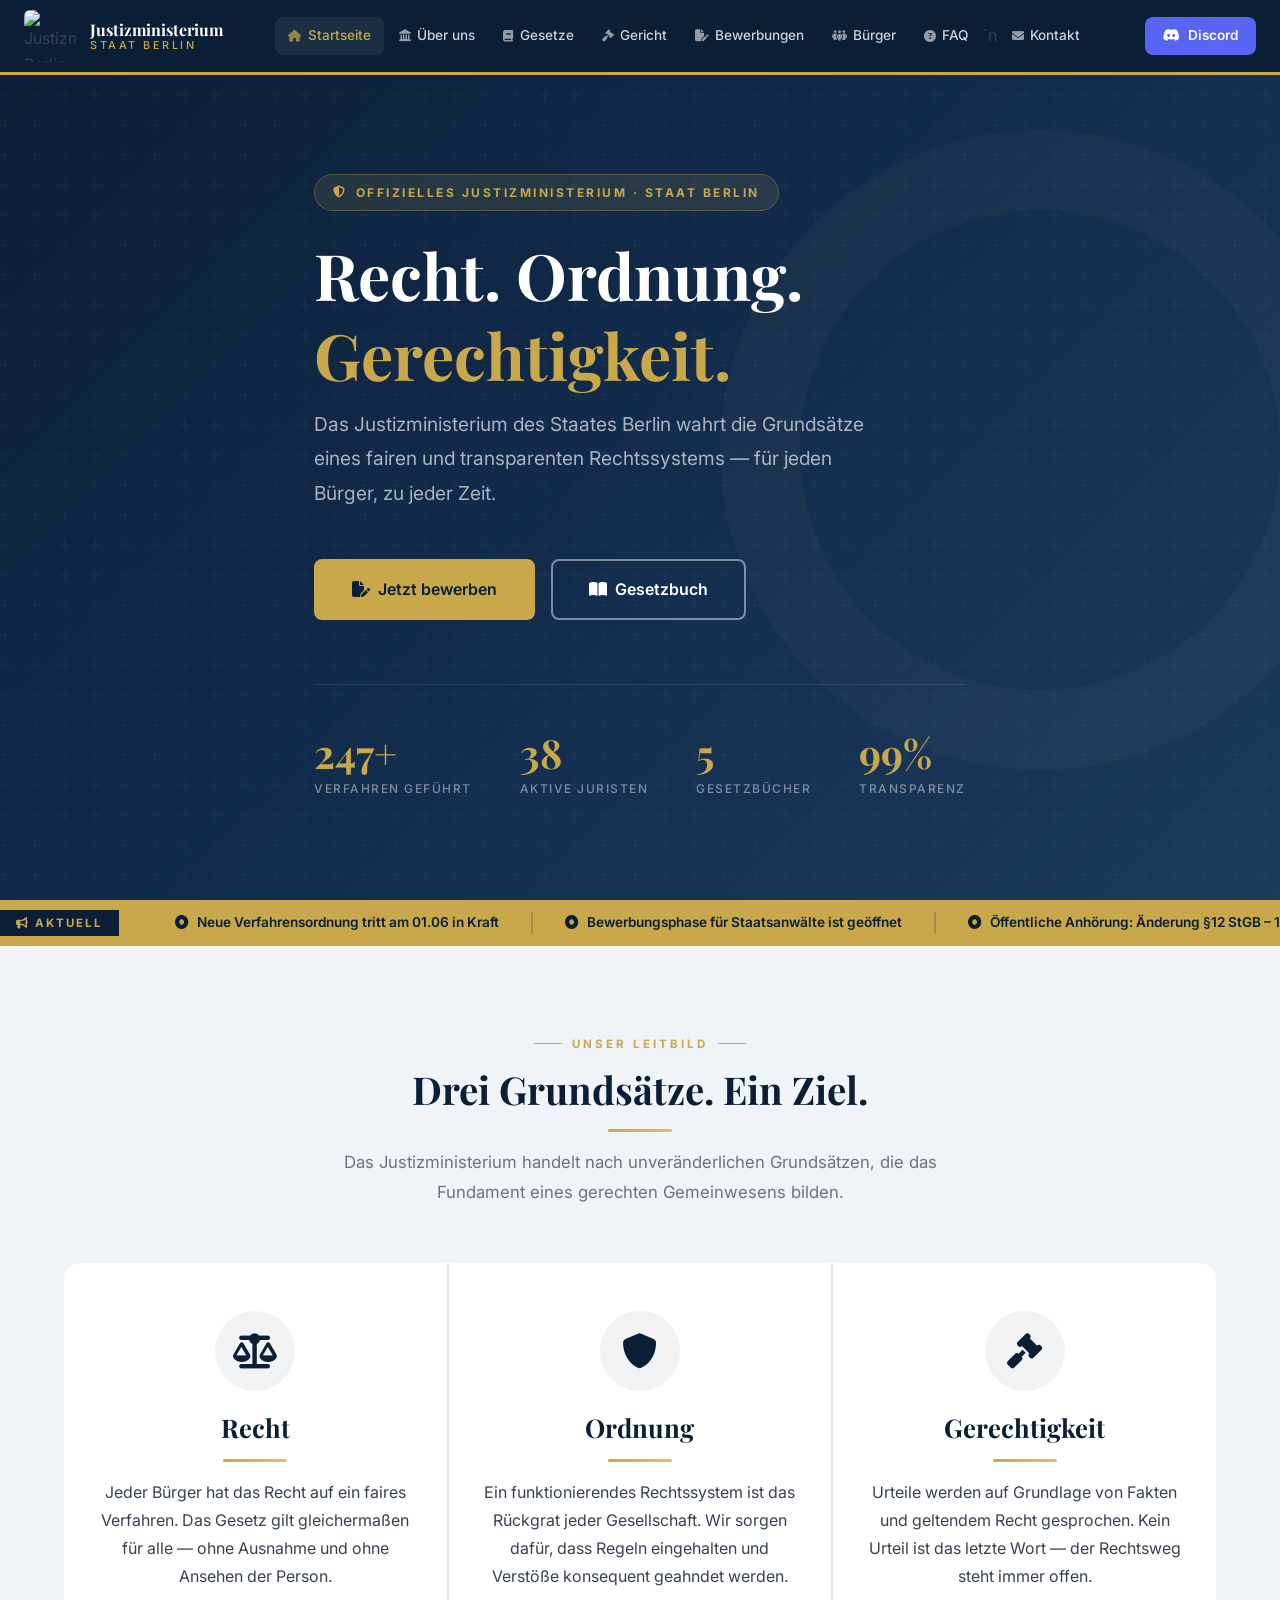
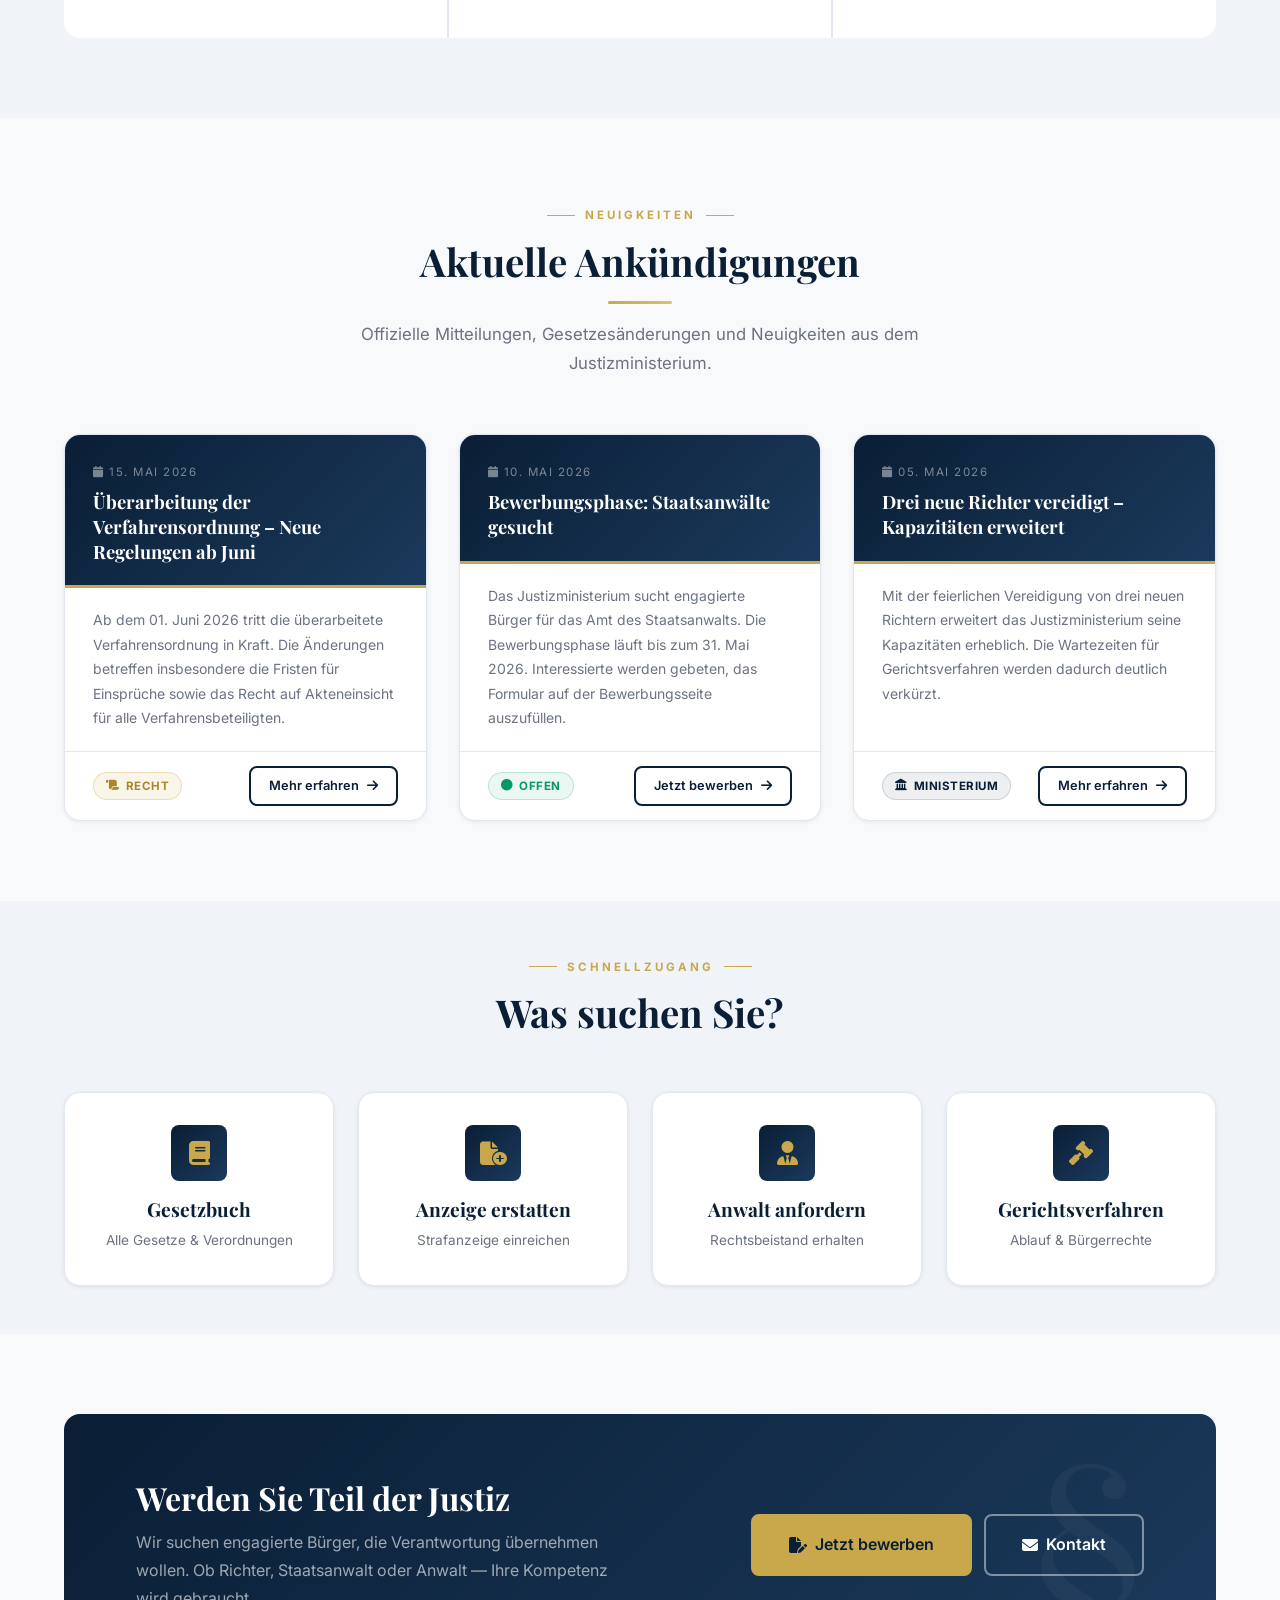
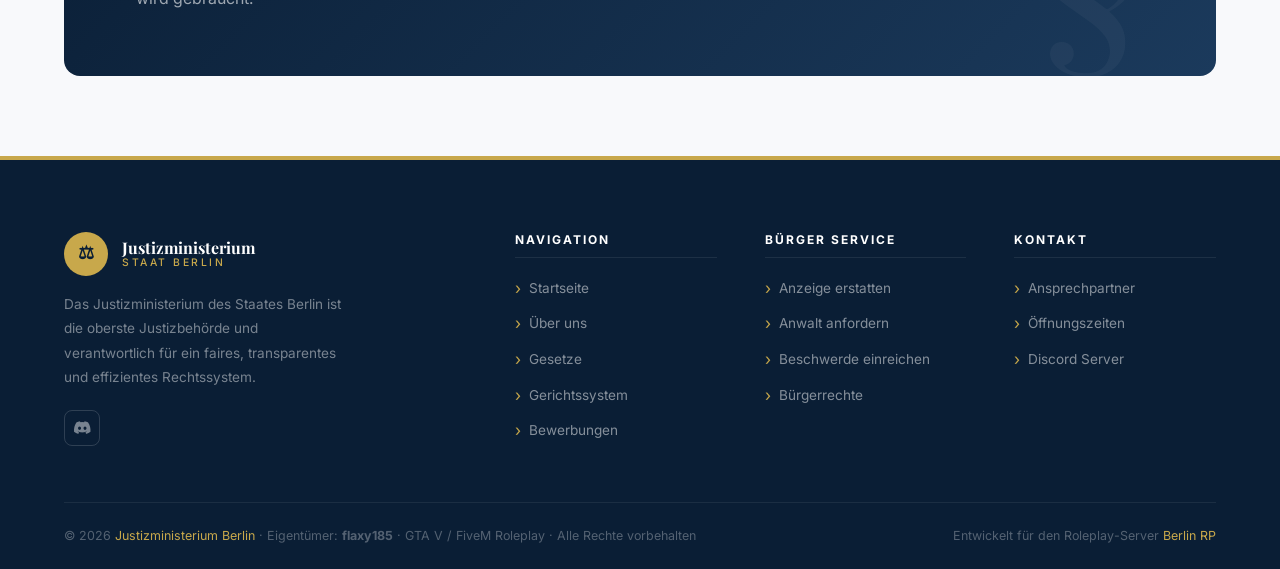
==== commit 8d82c827: "Add files via upload" ====
--- a/index.html
+++ b/index.html
@@ -3,7 +3,7 @@
 <head>
   <meta charset="UTF-8">
   <meta name="viewport" content="width=device-width, initial-scale=1.0">
-  <title>Justizministerium – San Andreas</title>
+  <title>Justizministerium – Berlin</title>
   <link rel="stylesheet" href="style.css">
   <link rel="stylesheet" href="https://cdnjs.cloudflare.com/ajax/libs/font-awesome/6.5.0/css/all.min.css">
 </head>
@@ -13,10 +13,10 @@
 <header class="header" id="header">
   <div class="header-inner">
     <a href="index.html" class="logo">
-      <div class="logo-icon">⚖</div>
+      <img src="logo.png" alt="Justizministerium Berlin" style="height:52px;width:52px;object-fit:contain;border-radius:6px;">
       <div class="logo-text">
         <span class="logo-title">Justizministerium</span>
-        <span class="logo-sub">Staat San Andreas</span>
+        <span class="logo-sub">Staat Berlin</span>
       </div>
     </a>
 
@@ -27,7 +27,7 @@
       <a href="gerichtssystem.html"   class="nav-link"><i class="fa fa-gavel"></i> Gericht</a>
       <a href="bewerbungen.html"      class="nav-link"><i class="fa fa-file-pen"></i> Bewerbungen</a>
       <a href="buerger-service.html"  class="nav-link"><i class="fa fa-people-group"></i> Bürger</a>
-      <a href="kontakt.html"          class="nav-link"><i class="fa fa-envelope"></i> Kontakt</a>
+      <a href="fragen.html"           class="nav-link"><i class="fa fa-circle-question"></i> FAQ</a>`n      <a href="kontakt.html"          class="nav-link"><i class="fa fa-envelope"></i> Kontakt</a>
     </nav>
 
     <div class="header-actions">
@@ -50,7 +50,7 @@
   <a href="gerichtssystem.html"  class="mobile-nav-link"><i class="fa fa-gavel"></i> Gerichtssystem</a>
   <a href="bewerbungen.html"     class="mobile-nav-link"><i class="fa fa-file-pen"></i> Bewerbungen</a>
   <a href="buerger-service.html" class="mobile-nav-link"><i class="fa fa-people-group"></i> Bürger Service</a>
-  <a href="kontakt.html"         class="mobile-nav-link"><i class="fa fa-envelope"></i> Kontakt</a>
+  <a href="fragen.html"          class="mobile-nav-link"><i class="fa fa-circle-question"></i> FAQ</a>`n  <a href="kontakt.html"         class="mobile-nav-link"><i class="fa fa-envelope"></i> Kontakt</a>
   <a href="https://discord.gg/ejQ8KypUR3" target="_blank" class="btn-discord mt-8">
     <i class="fab fa-discord"></i> Discord beitreten
   </a>
@@ -63,13 +63,13 @@
     <div class="hero-content">
       <div class="hero-badge">
         <i class="fa fa-shield-halved"></i>
-        Offizielles Justizministerium · Staat San Andreas
+        Offizielles Justizministerium · Staat Berlin
       </div>
       <h1 class="hero-title">
         Recht. Ordnung.<br><span>Gerechtigkeit.</span>
       </h1>
       <p class="hero-subtitle">
-        Das Justizministerium des Staates San Andreas wahrt die Grundsätze eines
+        Das Justizministerium des Staates Berlin wahrt die Grundsätze eines
         fairen und transparenten Rechtssystems — für jeden Bürger, zu jeder Zeit.
       </p>
       <div class="hero-actions">
@@ -277,10 +277,10 @@
           <div class="footer-logo-icon">⚖</div>
           <div class="footer-logo-text">
             <span class="footer-logo-title">Justizministerium</span>
-            <span class="footer-logo-sub">Staat San Andreas</span>
+            <span class="footer-logo-sub">Staat Berlin</span>
           </div>
         </div>
-        <p class="footer-desc">Das Justizministerium des Staates San Andreas ist die oberste Justizbehörde
+        <p class="footer-desc">Das Justizministerium des Staates Berlin ist die oberste Justizbehörde
           und verantwortlich für ein faires, transparentes und effizientes Rechtssystem.</p>
         <div class="social-links">
           <a href="https://discord.gg/ejQ8KypUR3" target="_blank" class="social-link" title="Discord">
@@ -317,8 +317,8 @@
       </div>
     </div>
     <div class="footer-bottom">
-      <p>© 2026 <span>Justizministerium San Andreas</span> · GTA V / FiveM Roleplay · Alle Rechte vorbehalten</p>
-      <p>Entwickelt für den Roleplay-Server <span>San Andreas RP</span></p>
+      <p>© 2026 <span>Justizministerium Berlin</span> · Eigentümer: <strong>flaxy185</strong> · GTA V / FiveM Roleplay · Alle Rechte vorbehalten</p>
+      <p>Entwickelt für den Roleplay-Server <span>Berlin RP</span></p>
     </div>
   </div>
 </footer>
